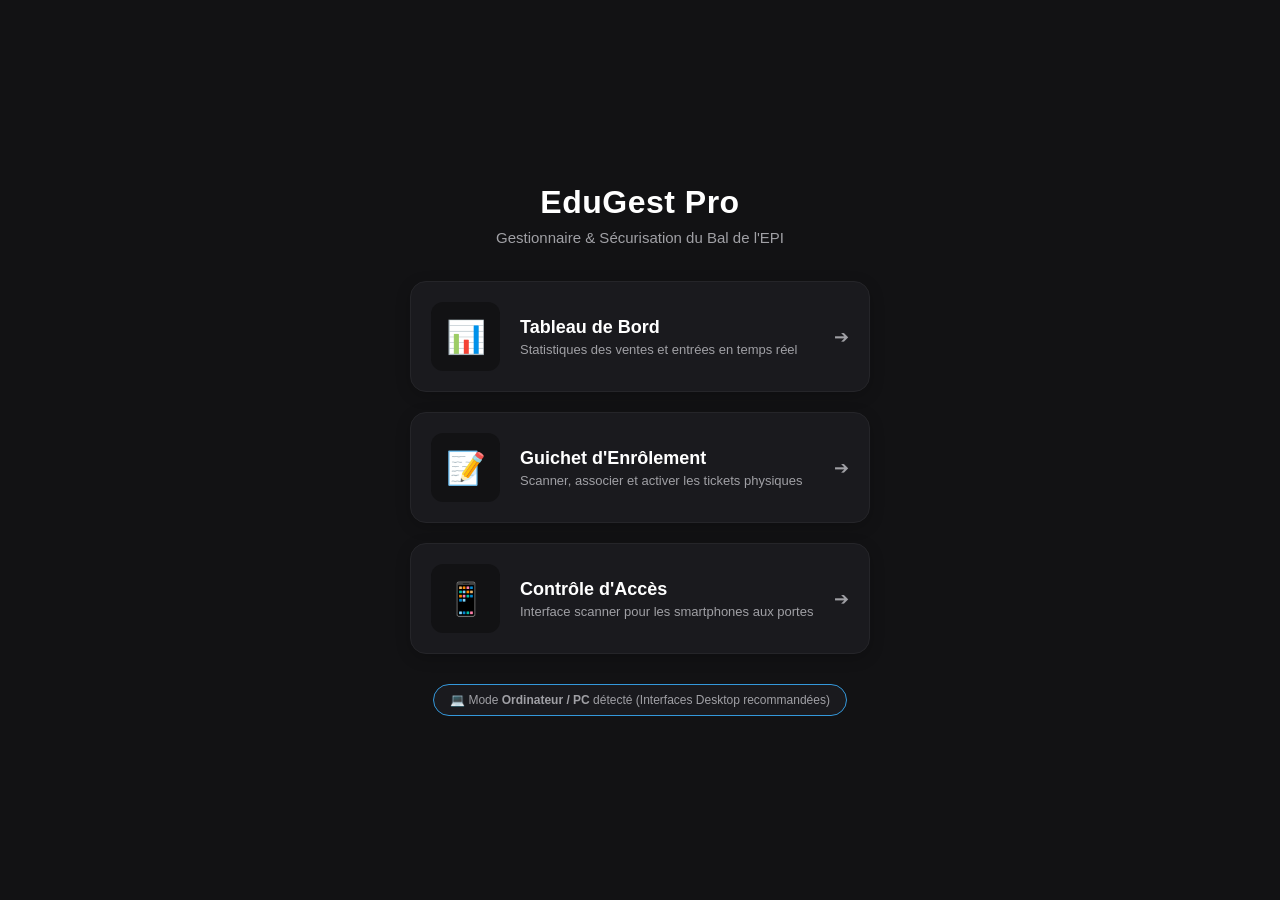
==== index.html @ c4f582fe "tout est bon" ====
<!DOCTYPE html>
<html lang="fr">

<head>
    <meta charset="UTF-8">
    <meta name="viewport" content="width=device-width, initial-scale=1.0">
    <title>EduGest Pro - Hub de Navigation</title>
    <style>
        :root {
            --bg-dark: #121214;
            --card-bg: #1a1a1e;
            --text-main: #ffffff;
            --text-muted: #a0a0a5;
            --primary: #3498db;
            --success: #2ecc71;
            --warning: #f1c40f;
        }

        body {
            font-family: 'Segoe UI', Tahoma, Geneva, Verdana, sans-serif;
            background-color: var(--bg-dark);
            color: var(--text-main);
            margin: 0;
            padding: 0;
            display: flex;
            flex-direction: column;
            align-items: center;
            justify-content: center;
            min-height: 100vh;
            box-sizing: border-box;
        }

        .hub-container {
            width: 100%;
            max-width: 500px;
            padding: 20px;
            text-align: center;
            box-sizing: border-box;
        }

        .brand-header {
            margin-bottom: 35px;
        }

        .brand-header h1 {
            margin: 0;
            font-size: 32px;
            font-weight: 700;
            letter-spacing: 0.5px;
        }

        .brand-header p {
            color: var(--text-muted);
            margin: 8px 0 0 0;
            font-size: 15px;
        }

        /* Liste des boutons du Menu */
        .menu-grid {
            display: flex;
            flex-direction: column;
            gap: 20px;
        }

        .menu-card {
            background-color: var(--card-bg);
            border: 1px solid #252529;
            border-radius: 16px;
            padding: 20px;
            display: flex;
            align-items: center;
            text-align: left;
            text-decoration: none;
            color: var(--text-main);
            transition: transform 0.2s, border-color 0.2s, box-shadow 0.2s;
            cursor: pointer;
            box-shadow: 0 4px 15px rgba(0, 0, 0, 0.2);
        }

        .menu-card:hover {
            transform: translateY(-2px);
            box-shadow: 0 8px 25px rgba(0, 0, 0, 0.3);
        }

        /* Variations de bordures au survol pour le style */
        .menu-card.blue:hover {
            border-color: var(--primary);
        }

        .menu-card.yellow:hover {
            border-color: var(--warning);
        }

        .menu-card.green:hover {
            border-color: var(--success);
        }

        .menu-icon {
            font-size: 32px;
            margin-right: 20px;
            background-color: #121214;
            padding: 12px;
            border-radius: 12px;
            display: flex;
            align-items: center;
            justify-content: center;
            width: 45px;
            height: 45px;
        }

        .menu-info {
            flex: 1;
        }

        .menu-info h3 {
            margin: 0;
            font-size: 18px;
            font-weight: 600;
        }

        .menu-info p {
            margin: 4px 0 0 0;
            font-size: 13px;
            color: var(--text-muted);
        }

        .arrow {
            font-size: 18px;
            color: var(--text-muted);
            transition: transform 0.2s;
        }

        .menu-card:hover .arrow {
            transform: translateX(5px);
            color: white;
        }

        /* Petit badge discret pour indiquer la détection automatique */
        .detection-badge {
            margin-top: 30px;
            font-size: 12px;
            color: var(--text-muted);
            background: #1a1a1e;
            padding: 8px 16px;
            border-radius: 20px;
            border: 1px solid #252529;
            display: inline-block;
        }
    </style>
</head>

<body>

    <div class="hub-container">

        <div class="brand-header">
            <h1>EduGest Pro</h1>
            <p>Gestionnaire & Sécurisation du Bal de l'EPI</p>
        </div>

        <div class="menu-grid">

            <a href="frontend/view/desktop/dashboard.html" class="menu-card blue">
                <div class="menu-icon">📊</div>
                <div class="menu-info">
                    <h3>Tableau de Bord</h3>
                    <p>Statistiques des ventes et entrées en temps réel</p>
                </div>
                <div class="arrow">➔</div>
            </a>

            <a href="frontend/view/desktop/vente.html" class="menu-card yellow">
                <div class="menu-icon">📝</div>
                <div class="menu-info">
                    <h3>Guichet d'Enrôlement</h3>
                    <p>Scanner, associer et activer les tickets physiques</p>
                </div>
                <div class="arrow">➔</div>
            </a>

            <a href="frontend/view/mobile/controle.html" class="menu-card green">
                <div class="menu-icon">📱</div>
                <div class="menu-info">
                    <h3>Contrôle d'Accès</h3>
                    <p>Interface scanner pour les smartphones aux portes</p>
                </div>
                <div class="arrow">➔</div>
            </a>

        </div>

        <div class="detection-badge" id="device-info">
            Analyse du système...
        </div>

    </div>

    <script>
        // Ce petit script détecte l'appareil juste pour afficher une info à l'écran
        window.onload = function () {
            const estMobile = /Mobi|Android|iPhone|iPad|iPod|BlackBerry|IEMobile|Opera Mini/i.test(navigator.userAgent);
            const badge = document.getElementById('device-info');

            if (estMobile) {
                badge.innerHTML = "📱 Mode <strong>Smartphone</strong> détecté (Interface Contrôle recommandée)";
                badge.style.borderColor = "var(--success)";
            } else {
                badge.innerHTML = "💻 Mode <strong>Ordinateur / PC</strong> détecté (Interfaces Desktop recommandées)";
                badge.style.borderColor = "var(--primary)";
            }
        };
    </script>
</body>

</html>
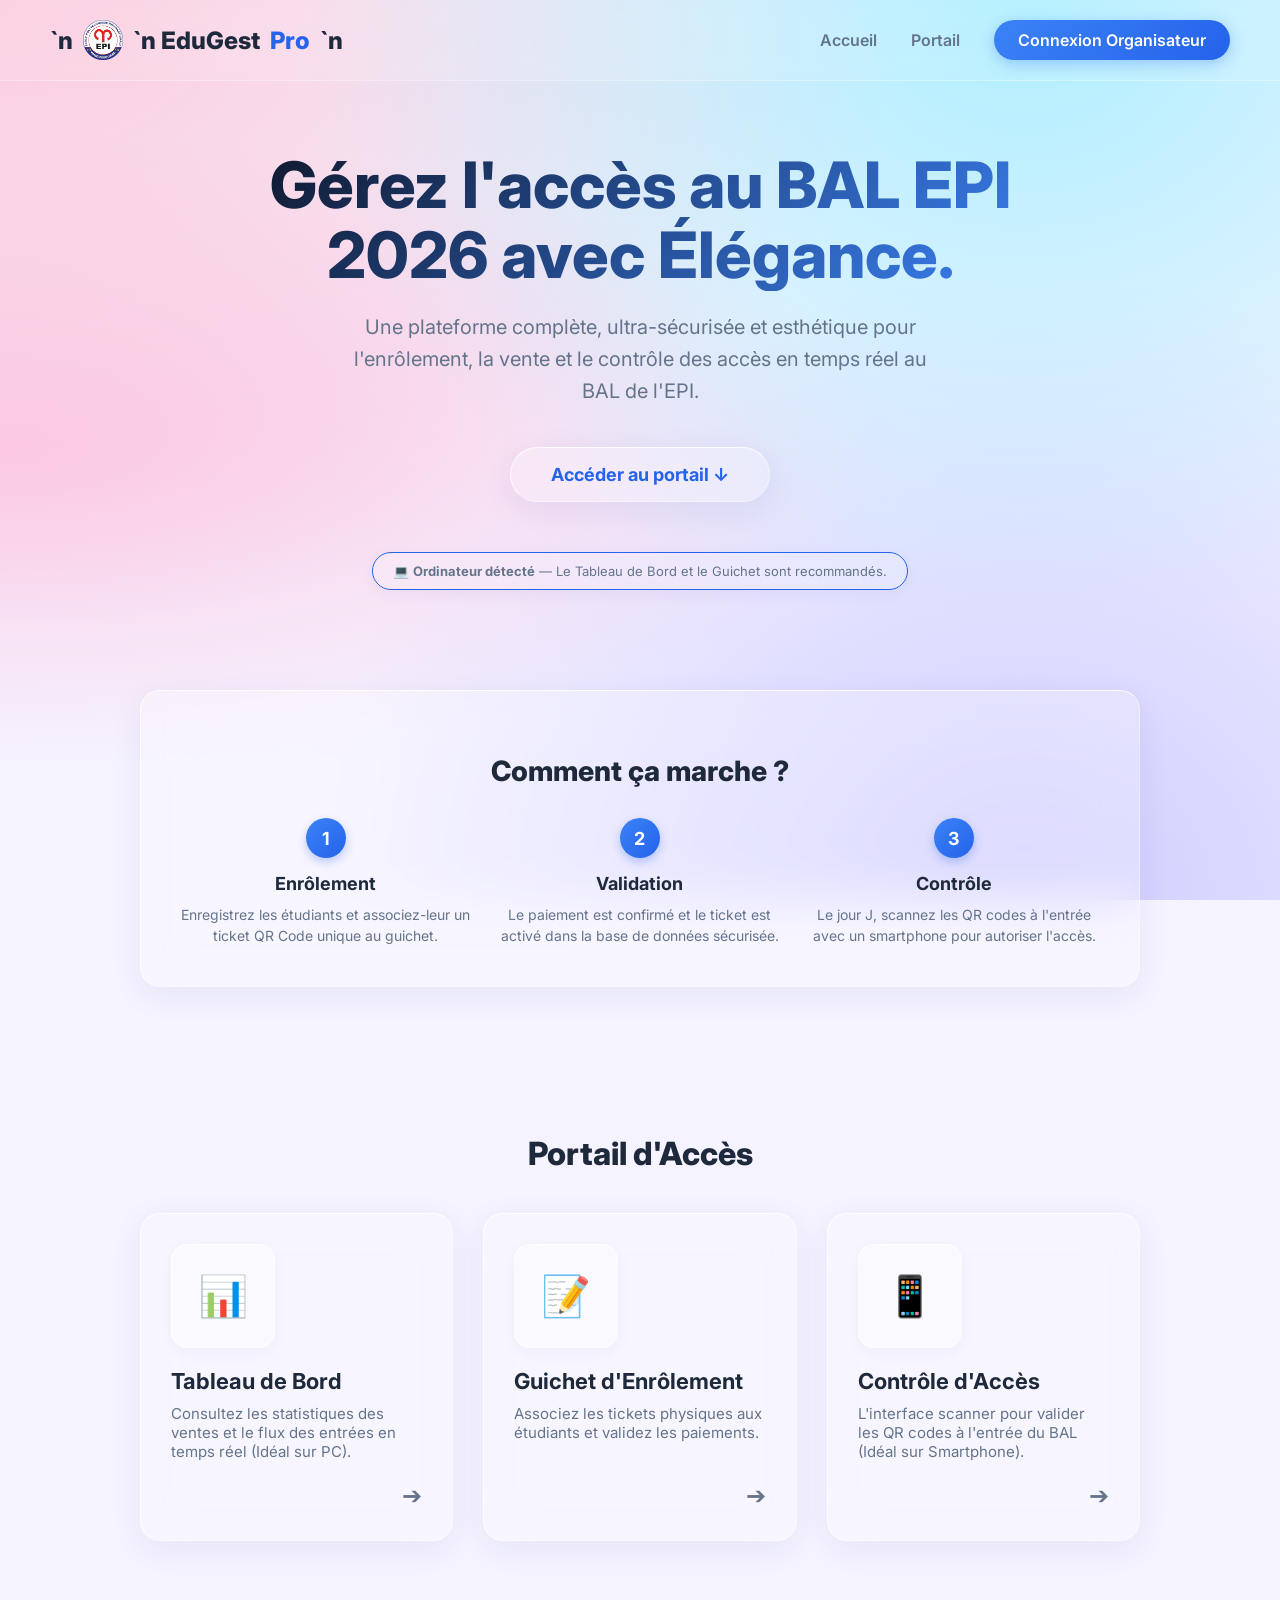
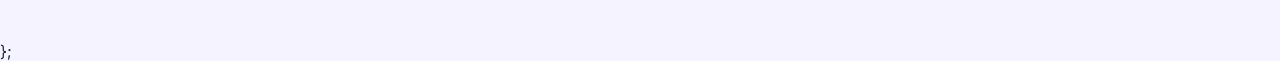
==== commit b1f49c5f: "feat(UI): Add 'Comment ça marche' section to landing page & finalize EPI BAL 2026 renaming" ====
--- a/index.html
+++ b/index.html
@@ -4,212 +4,418 @@
 <head>
     <meta charset="UTF-8">
     <meta name="viewport" content="width=device-width, initial-scale=1.0">
-    <title>EduGest Pro - Hub de Navigation</title>
+    <title>EduGest Pro - BAL EPI 2026</title>
     <style>
+        @import url('https://fonts.googleapis.com/css2?family=Inter:wght@400;500;600;700;800&display=swap');
+
         :root {
-            --bg-dark: #121214;
-            --card-bg: #1a1a1e;
-            --text-main: #ffffff;
-            --text-muted: #a0a0a5;
-            --primary: #3498db;
-            --success: #2ecc71;
-            --warning: #f1c40f;
+            --text-main: #1e293b;
+            --text-muted: #64748b;
+            --primary: #2563eb;
+            --success: #10b981;
+            --warning: #f59e0b;
         }
 
         body {
-            font-family: 'Segoe UI', Tahoma, Geneva, Verdana, sans-serif;
-            background-color: var(--bg-dark);
+            font-family: 'Inter', 'Segoe UI', Tahoma, Geneva, Verdana, sans-serif;
+            background-color: #f5f3ff;
+            background-image: 
+                radial-gradient(at 80% 0%, hsla(189, 100%, 75%, 0.6) 0px, transparent 50%),
+                radial-gradient(at 0% 50%, hsla(333, 100%, 85%, 0.6) 0px, transparent 50%),
+                radial-gradient(at 80% 100%, hsla(242, 100%, 85%, 0.6) 0px, transparent 50%),
+                radial-gradient(at 0% 0%, hsla(343, 100%, 85%, 0.6) 0px, transparent 50%);
+            background-attachment: fixed;
+            background-size: cover;
             color: var(--text-main);
             margin: 0;
             padding: 0;
+            overflow-x: hidden;
             display: flex;
             flex-direction: column;
+            min-height: 100vh;
+        }
+
+        /* NavBar */
+        nav {
+            width: 100%;
+            padding: 20px 50px;
+            display: flex;
+            justify-content: space-between;
             align-items: center;
-            justify-content: center;
-            min-height: 100vh;
             box-sizing: border-box;
-        }
-
-        .hub-container {
-            width: 100%;
-            max-width: 500px;
-            padding: 20px;
-            text-align: center;
-            box-sizing: border-box;
-        }
-
-        .brand-header {
-            margin-bottom: 35px;
-        }
-
-        .brand-header h1 {
-            margin: 0;
-            font-size: 32px;
-            font-weight: 700;
-            letter-spacing: 0.5px;
-        }
-
-        .brand-header p {
-            color: var(--text-muted);
-            margin: 8px 0 0 0;
-            font-size: 15px;
-        }
-
-        /* Liste des boutons du Menu */
-        .menu-grid {
+            background: rgba(255, 255, 255, 0.1);
+            backdrop-filter: blur(15px);
+            -webkit-backdrop-filter: blur(15px);
+            border-bottom: 1px solid rgba(255, 255, 255, 0.3);
+            position: fixed;
+            top: 0;
+            z-index: 100;
+        }
+
+        .logo {
+            font-size: 24px;
+            font-weight: 800;
+            color: var(--text-main);
+        }
+
+        .logo span {
+            color: var(--primary);
+        }
+
+        .nav-links a {
+            text-decoration: none;
+            color: var(--text-muted);
+            font-weight: 600;
+            margin-left: 30px;
+            transition: color 0.3s;
+        }
+
+        .nav-links a:hover {
+            color: var(--primary);
+        }
+
+        .btn-nav {
+            background: linear-gradient(135deg, #3b82f6, #2563eb);
+            color: #fff !important;
+            padding: 10px 24px;
+            border-radius: 30px;
+            box-shadow: 0 4px 15px rgba(37, 99, 235, 0.3);
+            transition: transform 0.2s, box-shadow 0.2s;
+        }
+
+        .btn-nav:hover {
+            transform: translateY(-2px);
+            box-shadow: 0 6px 20px rgba(37, 99, 235, 0.4);
+        }
+
+        /* Hero Section */
+        .hero {
+            flex: 1;
             display: flex;
             flex-direction: column;
-            gap: 20px;
+            justify-content: center;
+            align-items: center;
+            text-align: center;
+            padding: 150px 20px 80px 20px;
+        }
+
+        .hero h1 {
+            font-size: 64px;
+            font-weight: 800;
+            line-height: 1.1;
+            margin: 0;
+            max-width: 800px;
+            background: linear-gradient(135deg, #0f172a, #3b82f6);
+            -webkit-background-clip: text;
+            background-clip: text;
+            -webkit-text-fill-color: transparent;
+        }
+
+        .hero p {
+            font-size: 20px;
+            color: var(--text-muted);
+            margin: 20px 0 40px 0;
+            max-width: 600px;
+            line-height: 1.6;
+        }
+
+        .btn-hero {
+            text-decoration: none;
+            background: rgba(255, 255, 255, 0.25);
+            backdrop-filter: blur(25px);
+            -webkit-backdrop-filter: blur(25px);
+            border: 1px solid rgba(255, 255, 255, 0.4);
+            border-top: 1px solid rgba(255, 255, 255, 0.8);
+            border-left: 1px solid rgba(255, 255, 255, 0.8);
+            color: var(--primary);
+            font-size: 18px;
+            font-weight: 700;
+            padding: 16px 40px;
+            border-radius: 50px;
+            box-shadow: 0 8px 32px 0 rgba(31, 38, 135, 0.07);
+            transition: all 0.3s ease;
+        }
+
+        .btn-hero:hover {
+            transform: translateY(-3px);
+            background: rgba(255, 255, 255, 0.4);
+            box-shadow: 0 12px 40px 0 rgba(31, 38, 135, 0.15);
+        }
+
+        /* Portal Section */
+        .portal {
+            padding: 60px 20px 100px 20px;
+            width: 100%;
+            max-width: 1000px;
+            margin: 0 auto;
+        }
+
+        .portal-title {
+            text-align: center;
+            font-size: 32px;
+            font-weight: 800;
+            margin-bottom: 40px;
+            color: #1e293b;
+        }
+
+        .menu-grid {
+            display: grid;
+            grid-template-columns: repeat(auto-fit, minmax(300px, 1fr));
+            gap: 30px;
         }
 
         .menu-card {
-            background-color: var(--card-bg);
-            border: 1px solid #252529;
-            border-radius: 16px;
-            padding: 20px;
+            background: rgba(255, 255, 255, 0.25);
+            backdrop-filter: blur(25px);
+            -webkit-backdrop-filter: blur(25px);
+            border: 1px solid rgba(255, 255, 255, 0.4);
+            border-top: 1px solid rgba(255, 255, 255, 0.8);
+            border-left: 1px solid rgba(255, 255, 255, 0.8);
+            border-radius: 20px;
+            padding: 30px;
             display: flex;
-            align-items: center;
+            flex-direction: column;
             text-align: left;
             text-decoration: none;
             color: var(--text-main);
-            transition: transform 0.2s, border-color 0.2s, box-shadow 0.2s;
-            cursor: pointer;
-            box-shadow: 0 4px 15px rgba(0, 0, 0, 0.2);
+            transition: transform 0.3s, background 0.3s, box-shadow 0.3s;
+            box-shadow: 0 8px 32px 0 rgba(31, 38, 135, 0.07);
         }
 
         .menu-card:hover {
-            transform: translateY(-2px);
-            box-shadow: 0 8px 25px rgba(0, 0, 0, 0.3);
-        }
-
-        /* Variations de bordures au survol pour le style */
-        .menu-card.blue:hover {
-            border-color: var(--primary);
-        }
-
-        .menu-card.yellow:hover {
-            border-color: var(--warning);
-        }
-
-        .menu-card.green:hover {
-            border-color: var(--success);
+            transform: translateY(-8px);
+            background: rgba(255, 255, 255, 0.4);
+            box-shadow: 0 15px 40px 0 rgba(31, 38, 135, 0.15);
         }
 
         .menu-icon {
-            font-size: 32px;
-            margin-right: 20px;
-            background-color: #121214;
-            padding: 12px;
-            border-radius: 12px;
-            display: flex;
+            font-size: 40px;
+            margin-bottom: 20px;
+            background: rgba(255, 255, 255, 0.3);
+            border: 1px solid rgba(255, 255, 255, 0.6);
+            border-top: 1px solid rgba(255, 255, 255, 0.9);
+            border-left: 1px solid rgba(255, 255, 255, 0.9);
+            box-shadow: 0 4px 15px rgba(31, 38, 135, 0.05);
+            padding: 16px;
+            border-radius: 16px;
+            display: inline-flex;
             align-items: center;
             justify-content: center;
-            width: 45px;
-            height: 45px;
-        }
-
-        .menu-info {
+            width: 70px;
+            height: 70px;
+        }
+
+        .menu-card h3 {
+            margin: 0 0 10px 0;
+            font-size: 22px;
+            font-weight: 700;
+        }
+
+        .menu-card p {
+            margin: 0 0 20px 0;
+            font-size: 15px;
+            color: var(--text-muted);
             flex: 1;
         }
 
-        .menu-info h3 {
-            margin: 0;
-            font-size: 18px;
-            font-weight: 600;
-        }
-
-        .menu-info p {
-            margin: 4px 0 0 0;
-            font-size: 13px;
-            color: var(--text-muted);
-        }
-
         .arrow {
-            font-size: 18px;
-            color: var(--text-muted);
-            transition: transform 0.2s;
+            align-self: flex-end;
+            font-size: 24px;
+            color: var(--text-muted);
+            transition: transform 0.2s, color 0.2s;
         }
 
         .menu-card:hover .arrow {
             transform: translateX(5px);
+            color: var(--primary);
+        }
+
+        .menu-card.blue:hover .arrow { color: var(--primary); }
+        .menu-card.yellow:hover .arrow { color: var(--warning); }
+        .menu-card.green:hover .arrow { color: var(--success); }
+
+        /* Detection Badge */
+        .detection-badge {
+            margin-top: 50px;
+            font-size: 13px;
+            color: var(--text-muted);
+            background: rgba(255, 255, 255, 0.2);
+            backdrop-filter: blur(15px);
+            -webkit-backdrop-filter: blur(15px);
+            padding: 10px 20px;
+            border-radius: 20px;
+            border: 1px solid rgba(255, 255, 255, 0.4);
+            border-top: 1px solid rgba(255, 255, 255, 0.8);
+            border-left: 1px solid rgba(255, 255, 255, 0.8);
+            display: inline-block;
+            box-shadow: 0 4px 15px rgba(31, 38, 135, 0.05);
+        }
+
+        /* How It Works Section */
+        .how-it-works {
+            padding: 20px 20px 60px 20px;
+            width: 100%;
+            max-width: 1000px;
+            margin: 0 auto;
+        }
+
+        .how-it-works-container {
+            background: rgba(255, 255, 255, 0.25);
+            backdrop-filter: blur(25px);
+            -webkit-backdrop-filter: blur(25px);
+            border: 1px solid rgba(255, 255, 255, 0.4);
+            border-top: 1px solid rgba(255, 255, 255, 0.8);
+            border-left: 1px solid rgba(255, 255, 255, 0.8);
+            border-radius: 20px;
+            padding: 40px;
+            box-shadow: 0 8px 32px 0 rgba(31, 38, 135, 0.07);
+        }
+
+        .how-it-works-title {
+            text-align: center;
+            font-size: 28px;
+            font-weight: 800;
+            margin-bottom: 30px;
+            color: #1e293b;
+        }
+
+        .steps-grid {
+            display: grid;
+            grid-template-columns: repeat(auto-fit, minmax(200px, 1fr));
+            gap: 25px;
+        }
+
+        .step-item {
+            text-align: center;
+        }
+
+        .step-number {
+            display: inline-flex;
+            align-items: center;
+            justify-content: center;
+            width: 40px;
+            height: 40px;
+            border-radius: 50%;
+            background: linear-gradient(135deg, #3b82f6, #2563eb);
             color: white;
-        }
-
-        /* Petit badge discret pour indiquer la détection automatique */
-        .detection-badge {
-            margin-top: 30px;
-            font-size: 12px;
-            color: var(--text-muted);
-            background: #1a1a1e;
-            padding: 8px 16px;
-            border-radius: 20px;
-            border: 1px solid #252529;
-            display: inline-block;
+            font-weight: bold;
+            font-size: 18px;
+            margin-bottom: 15px;
+            box-shadow: 0 4px 10px rgba(37, 99, 235, 0.3);
+        }
+
+        .step-item h4 {
+            margin: 0 0 10px 0;
+            font-size: 18px;
+            font-weight: 700;
+        }
+
+        .step-item p {
+            margin: 0;
+            font-size: 14px;
+            color: var(--text-muted);
+            line-height: 1.5;
+        }
+
+        @media (max-width: 768px) {
+            .hero h1 { font-size: 42px; }
+            nav { padding: 15px 20px; }
+            .nav-links a:not(.btn-nav) { display: none; }
         }
     </style>
 </head>
 
 <body>
 
-    <div class="hub-container">
-
-        <div class="brand-header">
-            <h1>EduGest Pro</h1>
-            <p>Gestionnaire & Sécurisation du Bal de l'EPI</p>
+    <nav>
+        <div class="logo" style="display: flex; align-items: center; gap: 10px;">`n            <img src="frontend/assets/logo.png" alt="Logo EPI" style="height: 40px;">`n            EduGest <span>Pro</span>`n        </div>
+        <div class="nav-links">
+            <a href="#">Accueil</a>
+            <a href="#portal">Portail</a>
+            <a href="frontend/view/mobile/login.html" class="btn-nav">Connexion Organisateur</a>
         </div>
-
+    </nav>
+
+    <div class="hero">
+        <h1>Gérez l'accès au BAL EPI 2026 avec Élégance.</h1>
+        <p>Une plateforme complète, ultra-sécurisée et esthétique pour l'enrôlement, la vente et le contrôle des accès en temps réel au BAL de l'EPI.</p>
+        <a href="#portal" class="btn-hero">Accéder au portail ↓</a>
+
+        <div class="detection-badge" id="device-info">
+            Analyse de votre appareil...
+        </div>
+    </div>
+
+    <div class="how-it-works">
+        <div class="how-it-works-container">
+            <h2 class="how-it-works-title">Comment ça marche ?</h2>
+            <div class="steps-grid">
+                <div class="step-item">
+                    <div class="step-number">1</div>
+                    <h4>Enrôlement</h4>
+                    <p>Enregistrez les étudiants et associez-leur un ticket QR Code unique au guichet.</p>
+                </div>
+                <div class="step-item">
+                    <div class="step-number">2</div>
+                    <h4>Validation</h4>
+                    <p>Le paiement est confirmé et le ticket est activé dans la base de données sécurisée.</p>
+                </div>
+                <div class="step-item">
+                    <div class="step-number">3</div>
+                    <h4>Contrôle</h4>
+                    <p>Le jour J, scannez les QR codes à l'entrée avec un smartphone pour autoriser l'accès.</p>
+                </div>
+            </div>
+        </div>
+    </div>
+
+    <div class="portal" id="portal">
+        <h2 class="portal-title">Portail d'Accès</h2>
         <div class="menu-grid">
 
             <a href="frontend/view/desktop/dashboard.html" class="menu-card blue">
                 <div class="menu-icon">📊</div>
-                <div class="menu-info">
-                    <h3>Tableau de Bord</h3>
-                    <p>Statistiques des ventes et entrées en temps réel</p>
-                </div>
+                <h3>Tableau de Bord</h3>
+                <p>Consultez les statistiques des ventes et le flux des entrées en temps réel (Idéal sur PC).</p>
                 <div class="arrow">➔</div>
             </a>
 
             <a href="frontend/view/desktop/vente.html" class="menu-card yellow">
                 <div class="menu-icon">📝</div>
-                <div class="menu-info">
-                    <h3>Guichet d'Enrôlement</h3>
-                    <p>Scanner, associer et activer les tickets physiques</p>
-                </div>
+                <h3>Guichet d'Enrôlement</h3>
+                <p>Associez les tickets physiques aux étudiants et validez les paiements.</p>
                 <div class="arrow">➔</div>
             </a>
 
             <a href="frontend/view/mobile/controle.html" class="menu-card green">
                 <div class="menu-icon">📱</div>
-                <div class="menu-info">
-                    <h3>Contrôle d'Accès</h3>
-                    <p>Interface scanner pour les smartphones aux portes</p>
-                </div>
+                <h3>Contrôle d'Accès</h3>
+                <p>L'interface scanner pour valider les QR codes à l'entrée du BAL (Idéal sur Smartphone).</p>
                 <div class="arrow">➔</div>
             </a>
 
         </div>
-
-        <div class="detection-badge" id="device-info">
-            Analyse du système...
-        </div>
-
     </div>
 
     <script>
-        // Ce petit script détecte l'appareil juste pour afficher une info à l'écran
+        // Détection de l'appareil
         window.onload = function () {
             const estMobile = /Mobi|Android|iPhone|iPad|iPod|BlackBerry|IEMobile|Opera Mini/i.test(navigator.userAgent);
             const badge = document.getElementById('device-info');
 
             if (estMobile) {
-                badge.innerHTML = "📱 Mode <strong>Smartphone</strong> détecté (Interface Contrôle recommandée)";
+                badge.innerHTML = "📱 <strong>Smartphone détecté</strong> — L'interface de Contrôle d'Accès est recommandée.";
                 badge.style.borderColor = "var(--success)";
             } else {
-                badge.innerHTML = "💻 Mode <strong>Ordinateur / PC</strong> détecté (Interfaces Desktop recommandées)";
+                badge.innerHTML = "💻 <strong>Ordinateur détecté</strong> — Le Tableau de Bord et le Guichet sont recommandés.";
                 badge.style.borderColor = "var(--primary)";
             }
         };
     </script>
 </body>
 
+</html>  };
+    </script>
+</body>
+
 </html>
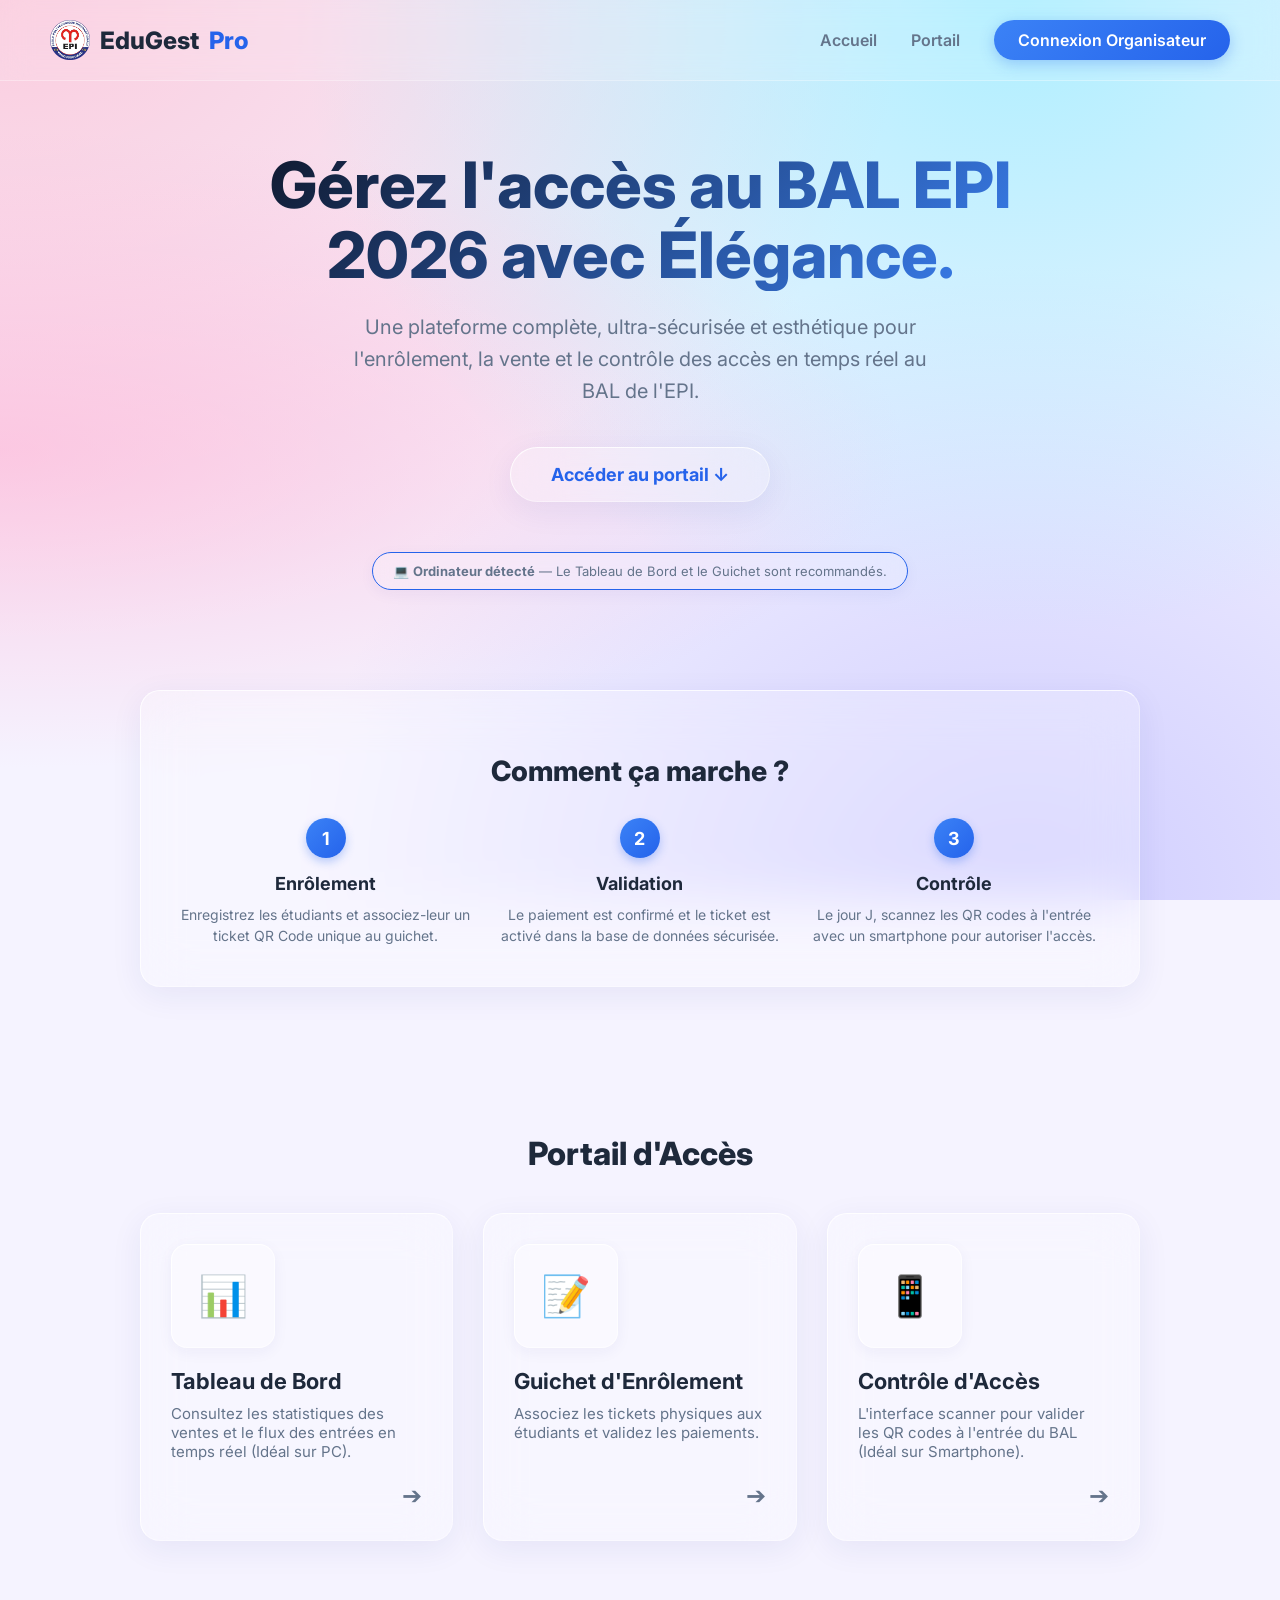
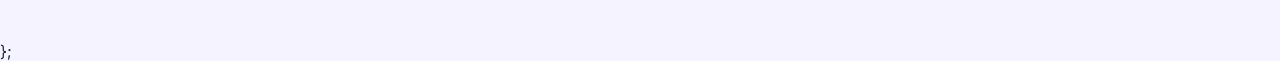
==== commit 2628a8f1: "fix(UI): Remove stray \  artifacts from PowerShell logo script" ====
--- a/index.html
+++ b/index.html
@@ -328,7 +328,10 @@
 <body>
 
     <nav>
-        <div class="logo" style="display: flex; align-items: center; gap: 10px;">`n            <img src="frontend/assets/logo.png" alt="Logo EPI" style="height: 40px;">`n            EduGest <span>Pro</span>`n        </div>
+        <div class="logo" style="display: flex; align-items: center; gap: 10px;">
+            <img src="frontend/assets/logo.png" alt="Logo EPI" style="height: 40px;">
+            EduGest <span>Pro</span>
+        </div>
         <div class="nav-links">
             <a href="#">Accueil</a>
             <a href="#portal">Portail</a>
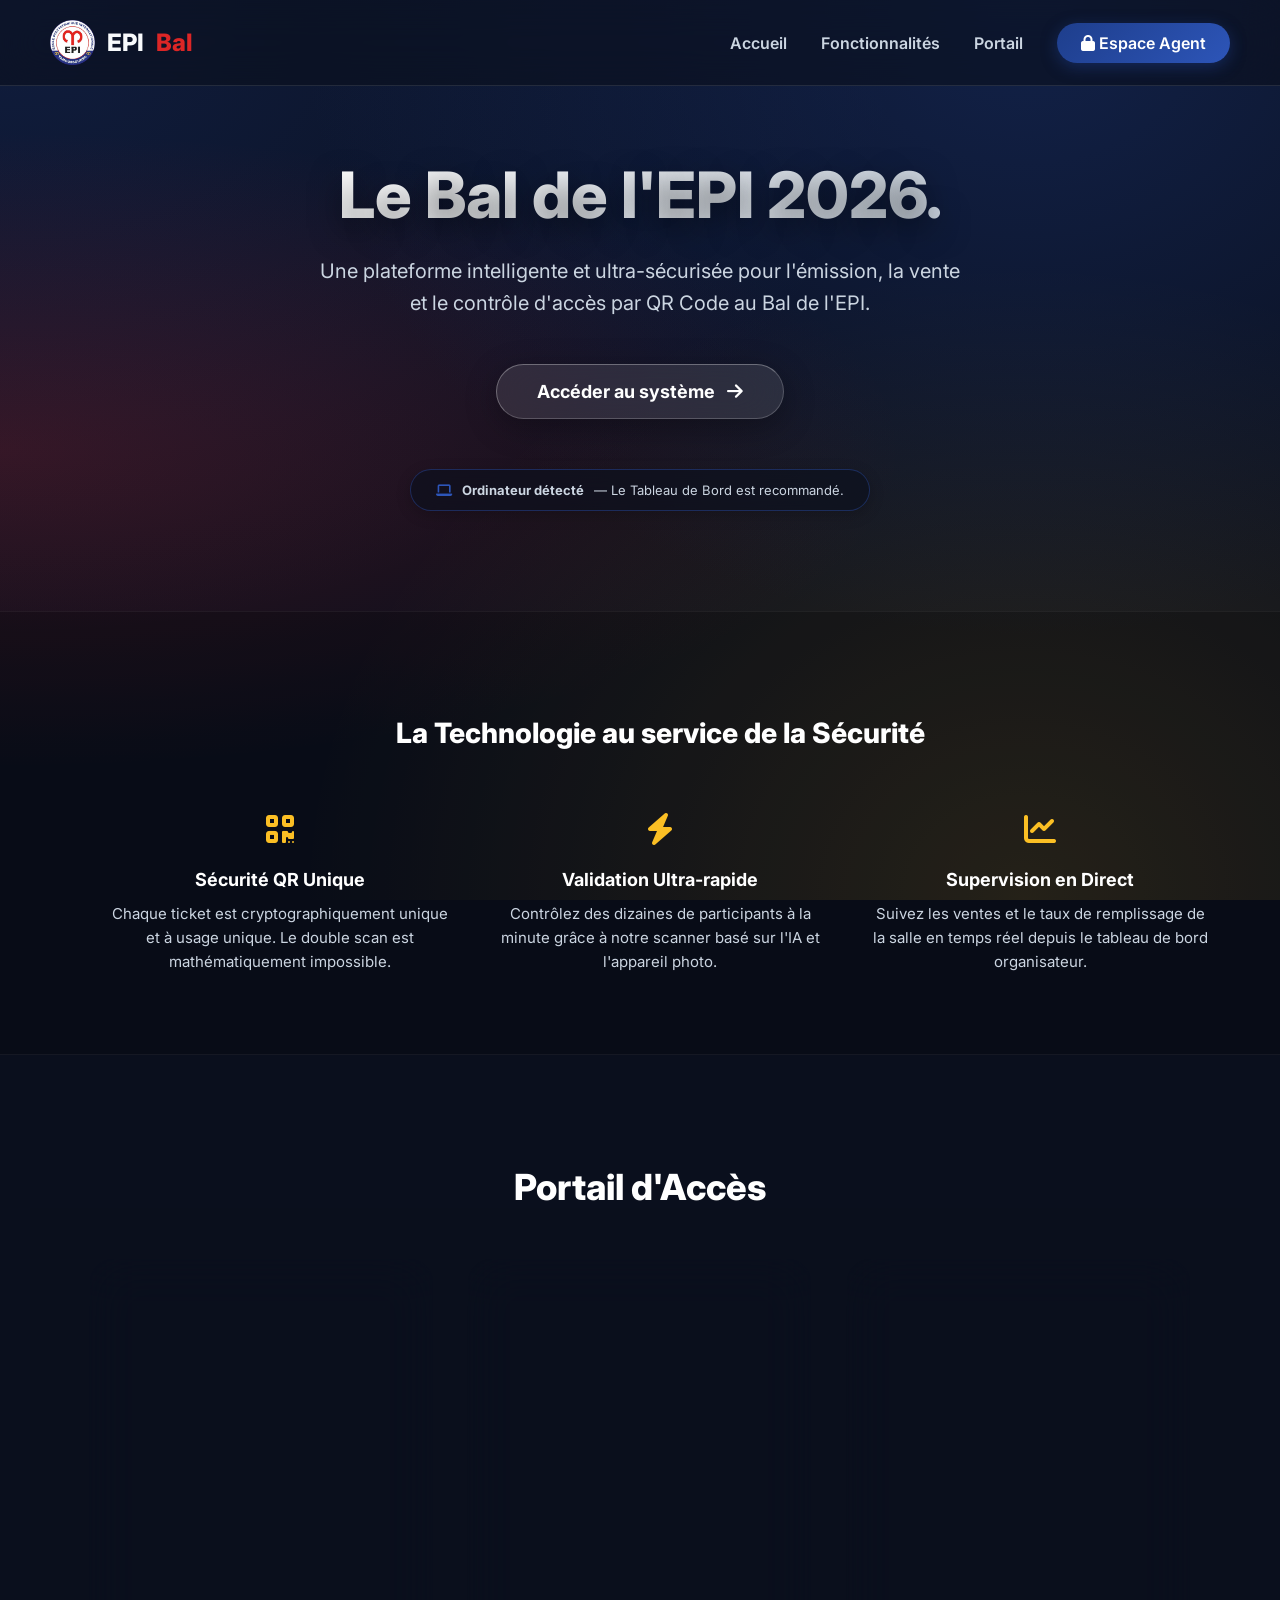
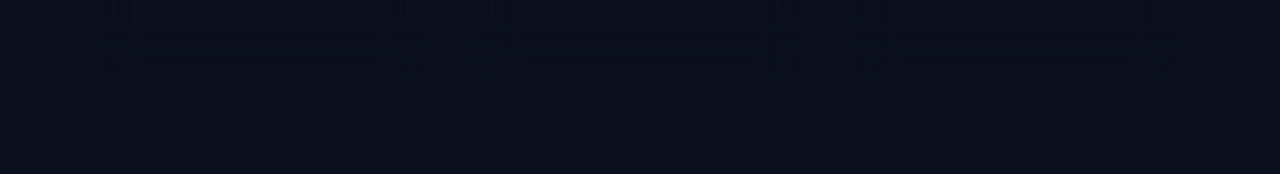
==== commit cc07161a: "Update platform for EPI BAL 2026, add gitignore" ====
--- a/index.html
+++ b/index.html
@@ -4,26 +4,30 @@
 <head>
     <meta charset="UTF-8">
     <meta name="viewport" content="width=device-width, initial-scale=1.0">
-    <title>EduGest Pro - BAL EPI 2026</title>
+    <title>EPI Bal 2026</title>
+    <link rel="icon" type="image/png" href="frontend/assets/logo.png">
+    <link rel="stylesheet" href="https://cdnjs.cloudflare.com/ajax/libs/font-awesome/6.4.0/css/all.min.css">
     <style>
         @import url('https://fonts.googleapis.com/css2?family=Inter:wght@400;500;600;700;800&display=swap');
 
         :root {
-            --text-main: #1e293b;
-            --text-muted: #64748b;
-            --primary: #2563eb;
-            --success: #10b981;
-            --warning: #f59e0b;
+            --text-main: #f8fafc;
+            --text-muted: #cbd5e1;
+            --primary: #1e3e8c;
+            --primary-light: #2d55b8;
+            --secondary: #dc2626;
+            --accent: #fbbf24;
+            --bg-dark: #0a0f1d;
         }
 
         body {
-            font-family: 'Inter', 'Segoe UI', Tahoma, Geneva, Verdana, sans-serif;
-            background-color: #f5f3ff;
+            font-family: 'Inter', sans-serif;
+            background-color: var(--bg-dark);
             background-image: 
-                radial-gradient(at 80% 0%, hsla(189, 100%, 75%, 0.6) 0px, transparent 50%),
-                radial-gradient(at 0% 50%, hsla(333, 100%, 85%, 0.6) 0px, transparent 50%),
-                radial-gradient(at 80% 100%, hsla(242, 100%, 85%, 0.6) 0px, transparent 50%),
-                radial-gradient(at 0% 0%, hsla(343, 100%, 85%, 0.6) 0px, transparent 50%);
+                radial-gradient(at 80% 0%, rgba(30, 62, 140, 0.4) 0px, transparent 50%),
+                radial-gradient(at 0% 50%, rgba(220, 38, 38, 0.2) 0px, transparent 50%),
+                radial-gradient(at 80% 100%, rgba(251, 191, 36, 0.15) 0px, transparent 50%),
+                radial-gradient(at 0% 0%, rgba(30, 62, 140, 0.3) 0px, transparent 50%);
             background-attachment: fixed;
             background-size: cover;
             color: var(--text-main);
@@ -43,10 +47,10 @@
             justify-content: space-between;
             align-items: center;
             box-sizing: border-box;
-            background: rgba(255, 255, 255, 0.1);
-            backdrop-filter: blur(15px);
-            -webkit-backdrop-filter: blur(15px);
-            border-bottom: 1px solid rgba(255, 255, 255, 0.3);
+            background: rgba(10, 15, 29, 0.6);
+            backdrop-filter: blur(20px);
+            -webkit-backdrop-filter: blur(20px);
+            border-bottom: 1px solid rgba(255, 255, 255, 0.1);
             position: fixed;
             top: 0;
             z-index: 100;
@@ -56,10 +60,13 @@
             font-size: 24px;
             font-weight: 800;
             color: var(--text-main);
+            display: flex;
+            align-items: center;
+            gap: 12px;
         }
 
         .logo span {
-            color: var(--primary);
+            color: var(--secondary);
         }
 
         .nav-links a {
@@ -71,21 +78,21 @@
         }
 
         .nav-links a:hover {
-            color: var(--primary);
+            color: var(--text-main);
         }
 
         .btn-nav {
-            background: linear-gradient(135deg, #3b82f6, #2563eb);
+            background: linear-gradient(135deg, var(--primary), var(--primary-light));
             color: #fff !important;
             padding: 10px 24px;
             border-radius: 30px;
-            box-shadow: 0 4px 15px rgba(37, 99, 235, 0.3);
+            box-shadow: 0 4px 15px rgba(30, 62, 140, 0.5);
             transition: transform 0.2s, box-shadow 0.2s;
         }
 
         .btn-nav:hover {
             transform: translateY(-2px);
-            box-shadow: 0 6px 20px rgba(37, 99, 235, 0.4);
+            box-shadow: 0 6px 20px rgba(30, 62, 140, 0.7);
         }
 
         /* Hero Section */
@@ -96,7 +103,7 @@
             justify-content: center;
             align-items: center;
             text-align: center;
-            padding: 150px 20px 80px 20px;
+            padding: 160px 20px 100px 20px;
         }
 
         .hero h1 {
@@ -105,222 +112,224 @@
             line-height: 1.1;
             margin: 0;
             max-width: 800px;
-            background: linear-gradient(135deg, #0f172a, #3b82f6);
+            background: linear-gradient(135deg, #ffffff, #cbd5e1);
             -webkit-background-clip: text;
             background-clip: text;
             -webkit-text-fill-color: transparent;
+            text-shadow: 0 10px 30px rgba(0,0,0,0.5);
         }
 
         .hero p {
             font-size: 20px;
             color: var(--text-muted);
-            margin: 20px 0 40px 0;
-            max-width: 600px;
+            margin: 25px 0 45px 0;
+            max-width: 650px;
             line-height: 1.6;
         }
 
         .btn-hero {
             text-decoration: none;
-            background: rgba(255, 255, 255, 0.25);
+            background: rgba(255, 255, 255, 0.1);
             backdrop-filter: blur(25px);
             -webkit-backdrop-filter: blur(25px);
-            border: 1px solid rgba(255, 255, 255, 0.4);
-            border-top: 1px solid rgba(255, 255, 255, 0.8);
-            border-left: 1px solid rgba(255, 255, 255, 0.8);
-            color: var(--primary);
+            border: 1px solid rgba(255, 255, 255, 0.2);
+            border-top: 1px solid rgba(255, 255, 255, 0.3);
+            border-left: 1px solid rgba(255, 255, 255, 0.3);
+            color: #fff;
             font-size: 18px;
             font-weight: 700;
             padding: 16px 40px;
             border-radius: 50px;
-            box-shadow: 0 8px 32px 0 rgba(31, 38, 135, 0.07);
+            box-shadow: 0 8px 32px 0 rgba(0, 0, 0, 0.3);
             transition: all 0.3s ease;
+            display: inline-flex;
+            align-items: center;
+            gap: 12px;
         }
 
         .btn-hero:hover {
             transform: translateY(-3px);
-            background: rgba(255, 255, 255, 0.4);
-            box-shadow: 0 12px 40px 0 rgba(31, 38, 135, 0.15);
+            background: rgba(255, 255, 255, 0.2);
+            box-shadow: 0 12px 40px 0 rgba(0, 0, 0, 0.5);
+            border-color: rgba(255, 255, 255, 0.4);
+        }
+
+        /* Detection Badge */
+        .detection-badge {
+            margin-top: 50px;
+            font-size: 13px;
+            color: var(--text-muted);
+            background: rgba(10, 15, 29, 0.6);
+            backdrop-filter: blur(15px);
+            -webkit-backdrop-filter: blur(15px);
+            padding: 12px 25px;
+            border-radius: 30px;
+            border: 1px solid rgba(255, 255, 255, 0.15);
+            display: inline-flex;
+            align-items: center;
+            gap: 10px;
+            box-shadow: 0 4px 15px rgba(0, 0, 0, 0.2);
         }
 
         /* Portal Section */
         .portal {
-            padding: 60px 20px 100px 20px;
+            padding: 80px 20px 100px 20px;
             width: 100%;
-            max-width: 1000px;
+            max-width: 1100px;
             margin: 0 auto;
         }
 
-        .portal-title {
+        .section-title {
             text-align: center;
-            font-size: 32px;
+            font-size: 36px;
             font-weight: 800;
-            margin-bottom: 40px;
-            color: #1e293b;
+            margin-bottom: 50px;
+            color: #fff;
         }
 
         .menu-grid {
             display: grid;
-            grid-template-columns: repeat(auto-fit, minmax(300px, 1fr));
-            gap: 30px;
+            grid-template-columns: repeat(auto-fit, minmax(320px, 1fr));
+            gap: 35px;
         }
 
         .menu-card {
-            background: rgba(255, 255, 255, 0.25);
+            background: rgba(10, 15, 29, 0.6);
             backdrop-filter: blur(25px);
             -webkit-backdrop-filter: blur(25px);
-            border: 1px solid rgba(255, 255, 255, 0.4);
-            border-top: 1px solid rgba(255, 255, 255, 0.8);
-            border-left: 1px solid rgba(255, 255, 255, 0.8);
-            border-radius: 20px;
-            padding: 30px;
+            border: 1px solid rgba(255, 255, 255, 0.1);
+            border-top: 1px solid rgba(255, 255, 255, 0.2);
+            border-left: 1px solid rgba(255, 255, 255, 0.2);
+            border-radius: 24px;
+            padding: 40px 30px;
             display: flex;
             flex-direction: column;
             text-align: left;
             text-decoration: none;
             color: var(--text-main);
-            transition: transform 0.3s, background 0.3s, box-shadow 0.3s;
-            box-shadow: 0 8px 32px 0 rgba(31, 38, 135, 0.07);
-        }
+            transition: all 0.4s cubic-bezier(0.175, 0.885, 0.32, 1.275);
+            box-shadow: 0 10px 40px 0 rgba(0, 0, 0, 0.4);
+            position: relative;
+            overflow: hidden;
+        }
+
+        .menu-card::before {
+            content: '';
+            position: absolute;
+            top: 0; left: 0; width: 100%; height: 4px;
+        }
+
+        .menu-card.dashboard::before { background: linear-gradient(90deg, var(--primary), var(--primary-light)); }
+        .menu-card.vente::before { background: linear-gradient(90deg, var(--secondary), #f87171); }
+        .menu-card.controle::before { background: linear-gradient(90deg, var(--accent), #fde047); }
 
         .menu-card:hover {
-            transform: translateY(-8px);
-            background: rgba(255, 255, 255, 0.4);
-            box-shadow: 0 15px 40px 0 rgba(31, 38, 135, 0.15);
+            transform: translateY(-10px);
+            background: rgba(30, 41, 59, 0.8);
+            box-shadow: 0 20px 50px 0 rgba(0, 0, 0, 0.6);
+            border-color: rgba(255, 255, 255, 0.3);
         }
 
         .menu-icon {
-            font-size: 40px;
-            margin-bottom: 20px;
-            background: rgba(255, 255, 255, 0.3);
-            border: 1px solid rgba(255, 255, 255, 0.6);
-            border-top: 1px solid rgba(255, 255, 255, 0.9);
-            border-left: 1px solid rgba(255, 255, 255, 0.9);
-            box-shadow: 0 4px 15px rgba(31, 38, 135, 0.05);
-            padding: 16px;
-            border-radius: 16px;
+            font-size: 38px;
+            margin-bottom: 25px;
+            background: rgba(255, 255, 255, 0.05);
+            border: 1px solid rgba(255, 255, 255, 0.1);
+            padding: 20px;
+            border-radius: 20px;
             display: inline-flex;
             align-items: center;
             justify-content: center;
-            width: 70px;
-            height: 70px;
-        }
+            width: 80px;
+            height: 80px;
+            box-shadow: inset 0 2px 10px rgba(255,255,255,0.1);
+        }
+
+        .menu-card.dashboard .menu-icon { color: #60a5fa; }
+        .menu-card.vente .menu-icon { color: #f87171; }
+        .menu-card.controle .menu-icon { color: #fde047; }
 
         .menu-card h3 {
-            margin: 0 0 10px 0;
-            font-size: 22px;
+            margin: 0 0 15px 0;
+            font-size: 24px;
             font-weight: 700;
         }
 
         .menu-card p {
-            margin: 0 0 20px 0;
+            margin: 0 0 30px 0;
             font-size: 15px;
             color: var(--text-muted);
             flex: 1;
+            line-height: 1.6;
         }
 
         .arrow {
             align-self: flex-end;
-            font-size: 24px;
-            color: var(--text-muted);
-            transition: transform 0.2s, color 0.2s;
+            font-size: 20px;
+            color: rgba(255,255,255,0.3);
+            transition: transform 0.3s, color 0.3s;
+            background: rgba(255,255,255,0.05);
+            width: 40px; height: 40px;
+            border-radius: 50%;
+            display: flex; align-items: center; justify-content: center;
         }
 
         .menu-card:hover .arrow {
             transform: translateX(5px);
-            color: var(--primary);
-        }
-
-        .menu-card.blue:hover .arrow { color: var(--primary); }
-        .menu-card.yellow:hover .arrow { color: var(--warning); }
-        .menu-card.green:hover .arrow { color: var(--success); }
-
-        /* Detection Badge */
-        .detection-badge {
-            margin-top: 50px;
-            font-size: 13px;
-            color: var(--text-muted);
-            background: rgba(255, 255, 255, 0.2);
-            backdrop-filter: blur(15px);
-            -webkit-backdrop-filter: blur(15px);
-            padding: 10px 20px;
-            border-radius: 20px;
-            border: 1px solid rgba(255, 255, 255, 0.4);
-            border-top: 1px solid rgba(255, 255, 255, 0.8);
-            border-left: 1px solid rgba(255, 255, 255, 0.8);
+            color: #fff;
+            background: rgba(255,255,255,0.15);
+        }
+
+        /* Features Section */
+        .features {
+            background: rgba(0, 0, 0, 0.2);
+            border-top: 1px solid rgba(255,255,255,0.05);
+            border-bottom: 1px solid rgba(255,255,255,0.05);
+            padding: 80px 20px;
+            width: 100%;
+        }
+
+        .features-container {
+            max-width: 1100px;
+            margin: 0 auto;
+        }
+
+        .features-grid {
+            display: grid;
+            grid-template-columns: repeat(auto-fit, minmax(250px, 1fr));
+            gap: 40px;
+        }
+
+        .feature-item {
+            text-align: center;
+        }
+
+        .feature-icon {
+            font-size: 32px;
+            color: var(--accent);
+            margin-bottom: 20px;
             display: inline-block;
-            box-shadow: 0 4px 15px rgba(31, 38, 135, 0.05);
-        }
-
-        /* How It Works Section */
-        .how-it-works {
-            padding: 20px 20px 60px 20px;
-            width: 100%;
-            max-width: 1000px;
-            margin: 0 auto;
-        }
-
-        .how-it-works-container {
-            background: rgba(255, 255, 255, 0.25);
-            backdrop-filter: blur(25px);
-            -webkit-backdrop-filter: blur(25px);
-            border: 1px solid rgba(255, 255, 255, 0.4);
-            border-top: 1px solid rgba(255, 255, 255, 0.8);
-            border-left: 1px solid rgba(255, 255, 255, 0.8);
-            border-radius: 20px;
-            padding: 40px;
-            box-shadow: 0 8px 32px 0 rgba(31, 38, 135, 0.07);
-        }
-
-        .how-it-works-title {
-            text-align: center;
-            font-size: 28px;
-            font-weight: 800;
-            margin-bottom: 30px;
-            color: #1e293b;
-        }
-
-        .steps-grid {
-            display: grid;
-            grid-template-columns: repeat(auto-fit, minmax(200px, 1fr));
-            gap: 25px;
-        }
-
-        .step-item {
-            text-align: center;
-        }
-
-        .step-number {
-            display: inline-flex;
-            align-items: center;
-            justify-content: center;
-            width: 40px;
-            height: 40px;
-            border-radius: 50%;
-            background: linear-gradient(135deg, #3b82f6, #2563eb);
-            color: white;
-            font-weight: bold;
-            font-size: 18px;
-            margin-bottom: 15px;
-            box-shadow: 0 4px 10px rgba(37, 99, 235, 0.3);
-        }
-
-        .step-item h4 {
-            margin: 0 0 10px 0;
+        }
+
+        .feature-item h4 {
             font-size: 18px;
             font-weight: 700;
-        }
-
-        .step-item p {
+            margin: 0 0 12px 0;
+            color: #fff;
+        }
+
+        .feature-item p {
+            font-size: 15px;
+            color: var(--text-muted);
+            line-height: 1.6;
             margin: 0;
-            font-size: 14px;
-            color: var(--text-muted);
-            line-height: 1.5;
         }
 
         @media (max-width: 768px) {
             .hero h1 { font-size: 42px; }
             nav { padding: 15px 20px; }
             .nav-links a:not(.btn-nav) { display: none; }
+            .menu-card { padding: 30px 20px; }
         }
     </style>
 </head>
@@ -328,97 +337,93 @@
 <body>
 
     <nav>
-        <div class="logo" style="display: flex; align-items: center; gap: 10px;">
-            <img src="frontend/assets/logo.png" alt="Logo EPI" style="height: 40px;">
-            EduGest <span>Pro</span>
+        <div class="logo">
+            <img src="frontend/assets/logo.png" alt="Logo EPI" style="height: 45px;">
+            EPI <span>Bal</span>
         </div>
         <div class="nav-links">
             <a href="#">Accueil</a>
+            <a href="#features">Fonctionnalités</a>
             <a href="#portal">Portail</a>
-            <a href="frontend/view/mobile/login.html" class="btn-nav">Connexion Organisateur</a>
+            <a href="frontend/view/mobile/login.html" class="btn-nav"><i class="fa-solid fa-lock"></i> Espace Agent</a>
         </div>
     </nav>
 
     <div class="hero">
-        <h1>Gérez l'accès au BAL EPI 2026 avec Élégance.</h1>
-        <p>Une plateforme complète, ultra-sécurisée et esthétique pour l'enrôlement, la vente et le contrôle des accès en temps réel au BAL de l'EPI.</p>
-        <a href="#portal" class="btn-hero">Accéder au portail ↓</a>
+        <h1>Le Bal de l'EPI 2026.</h1>
+        <p>Une plateforme intelligente et ultra-sécurisée pour l'émission, la vente et le contrôle d'accès par QR Code au Bal de l'EPI.</p>
+        <a href="#portal" class="btn-hero">Accéder au système <i class="fa-solid fa-arrow-right"></i></a>
 
         <div class="detection-badge" id="device-info">
-            Analyse de votre appareil...
+            <i class="fa-solid fa-spinner fa-spin"></i> Analyse de votre appareil...
         </div>
     </div>
 
-    <div class="how-it-works">
-        <div class="how-it-works-container">
-            <h2 class="how-it-works-title">Comment ça marche ?</h2>
-            <div class="steps-grid">
-                <div class="step-item">
-                    <div class="step-number">1</div>
-                    <h4>Enrôlement</h4>
-                    <p>Enregistrez les étudiants et associez-leur un ticket QR Code unique au guichet.</p>
+    <div class="features" id="features">
+        <div class="features-container">
+            <h2 class="section-title" style="font-size: 28px; margin-bottom: 60px;">La Technologie au service de la Sécurité</h2>
+            <div class="features-grid">
+                <div class="feature-item">
+                    <div class="feature-icon"><i class="fa-solid fa-qrcode"></i></div>
+                    <h4>Sécurité QR Unique</h4>
+                    <p>Chaque ticket est cryptographiquement unique et à usage unique. Le double scan est mathématiquement impossible.</p>
                 </div>
-                <div class="step-item">
-                    <div class="step-number">2</div>
-                    <h4>Validation</h4>
-                    <p>Le paiement est confirmé et le ticket est activé dans la base de données sécurisée.</p>
+                <div class="feature-item">
+                    <div class="feature-icon"><i class="fa-solid fa-bolt"></i></div>
+                    <h4>Validation Ultra-rapide</h4>
+                    <p>Contrôlez des dizaines de participants à la minute grâce à notre scanner basé sur l'IA et l'appareil photo.</p>
                 </div>
-                <div class="step-item">
-                    <div class="step-number">3</div>
-                    <h4>Contrôle</h4>
-                    <p>Le jour J, scannez les QR codes à l'entrée avec un smartphone pour autoriser l'accès.</p>
+                <div class="feature-item">
+                    <div class="feature-icon"><i class="fa-solid fa-chart-line"></i></div>
+                    <h4>Supervision en Direct</h4>
+                    <p>Suivez les ventes et le taux de remplissage de la salle en temps réel depuis le tableau de bord organisateur.</p>
                 </div>
             </div>
         </div>
     </div>
 
     <div class="portal" id="portal">
-        <h2 class="portal-title">Portail d'Accès</h2>
+        <h2 class="section-title">Portail d'Accès</h2>
         <div class="menu-grid">
 
-            <a href="frontend/view/desktop/dashboard.html" class="menu-card blue">
-                <div class="menu-icon">📊</div>
+            <a href="frontend/view/desktop/dashboard.html" class="menu-card dashboard">
+                <div class="menu-icon"><i class="fa-solid fa-chart-pie"></i></div>
                 <h3>Tableau de Bord</h3>
-                <p>Consultez les statistiques des ventes et le flux des entrées en temps réel (Idéal sur PC).</p>
-                <div class="arrow">➔</div>
+                <p>Consultez les statistiques des ventes et le flux des entrées en temps réel. Supervision globale de l'événement.</p>
+                <div class="arrow"><i class="fa-solid fa-chevron-right"></i></div>
             </a>
 
-            <a href="frontend/view/desktop/vente.html" class="menu-card yellow">
-                <div class="menu-icon">📝</div>
-                <h3>Guichet d'Enrôlement</h3>
-                <p>Associez les tickets physiques aux étudiants et validez les paiements.</p>
-                <div class="arrow">➔</div>
+            <a href="frontend/view/desktop/vente.html" class="menu-card vente">
+                <div class="menu-icon"><i class="fa-solid fa-cash-register"></i></div>
+                <h3>Guichet de Vente</h3>
+                <p>Caisse enregistreuse rapide. Scanner un ticket vierge pour le valider et encaisser le paiement.</p>
+                <div class="arrow"><i class="fa-solid fa-chevron-right"></i></div>
             </a>
 
-            <a href="frontend/view/mobile/controle.html" class="menu-card green">
-                <div class="menu-icon">📱</div>
+            <a href="frontend/view/mobile/controle.html" class="menu-card controle">
+                <div class="menu-icon"><i class="fa-solid fa-mobile-screen-button"></i></div>
                 <h3>Contrôle d'Accès</h3>
-                <p>L'interface scanner pour valider les QR codes à l'entrée du BAL (Idéal sur Smartphone).</p>
-                <div class="arrow">➔</div>
+                <p>L'interface scanner mobile pour les agents de sécurité afin de valider les entrées au Bal.</p>
+                <div class="arrow"><i class="fa-solid fa-chevron-right"></i></div>
             </a>
 
         </div>
     </div>
 
     <script>
-        // Détection de l'appareil
         window.onload = function () {
             const estMobile = /Mobi|Android|iPhone|iPad|iPod|BlackBerry|IEMobile|Opera Mini/i.test(navigator.userAgent);
             const badge = document.getElementById('device-info');
 
             if (estMobile) {
-                badge.innerHTML = "📱 <strong>Smartphone détecté</strong> — L'interface de Contrôle d'Accès est recommandée.";
-                badge.style.borderColor = "var(--success)";
+                badge.innerHTML = '<i class="fa-solid fa-mobile-screen" style="color:var(--accent);"></i> <strong>Smartphone détecté</strong> — L\'interface Contrôle d\'Accès est recommandée.';
+                badge.style.borderColor = 'rgba(251, 191, 36, 0.4)';
             } else {
-                badge.innerHTML = "💻 <strong>Ordinateur détecté</strong> — Le Tableau de Bord et le Guichet sont recommandés.";
-                badge.style.borderColor = "var(--primary)";
+                badge.innerHTML = '<i class="fa-solid fa-laptop" style="color:var(--primary-light);"></i> <strong>Ordinateur détecté</strong> — Le Tableau de Bord est recommandé.';
+                badge.style.borderColor = 'rgba(45, 85, 184, 0.4)';
             }
         };
     </script>
 </body>
 
-</html>  };
-    </script>
-</body>
-
 </html>
